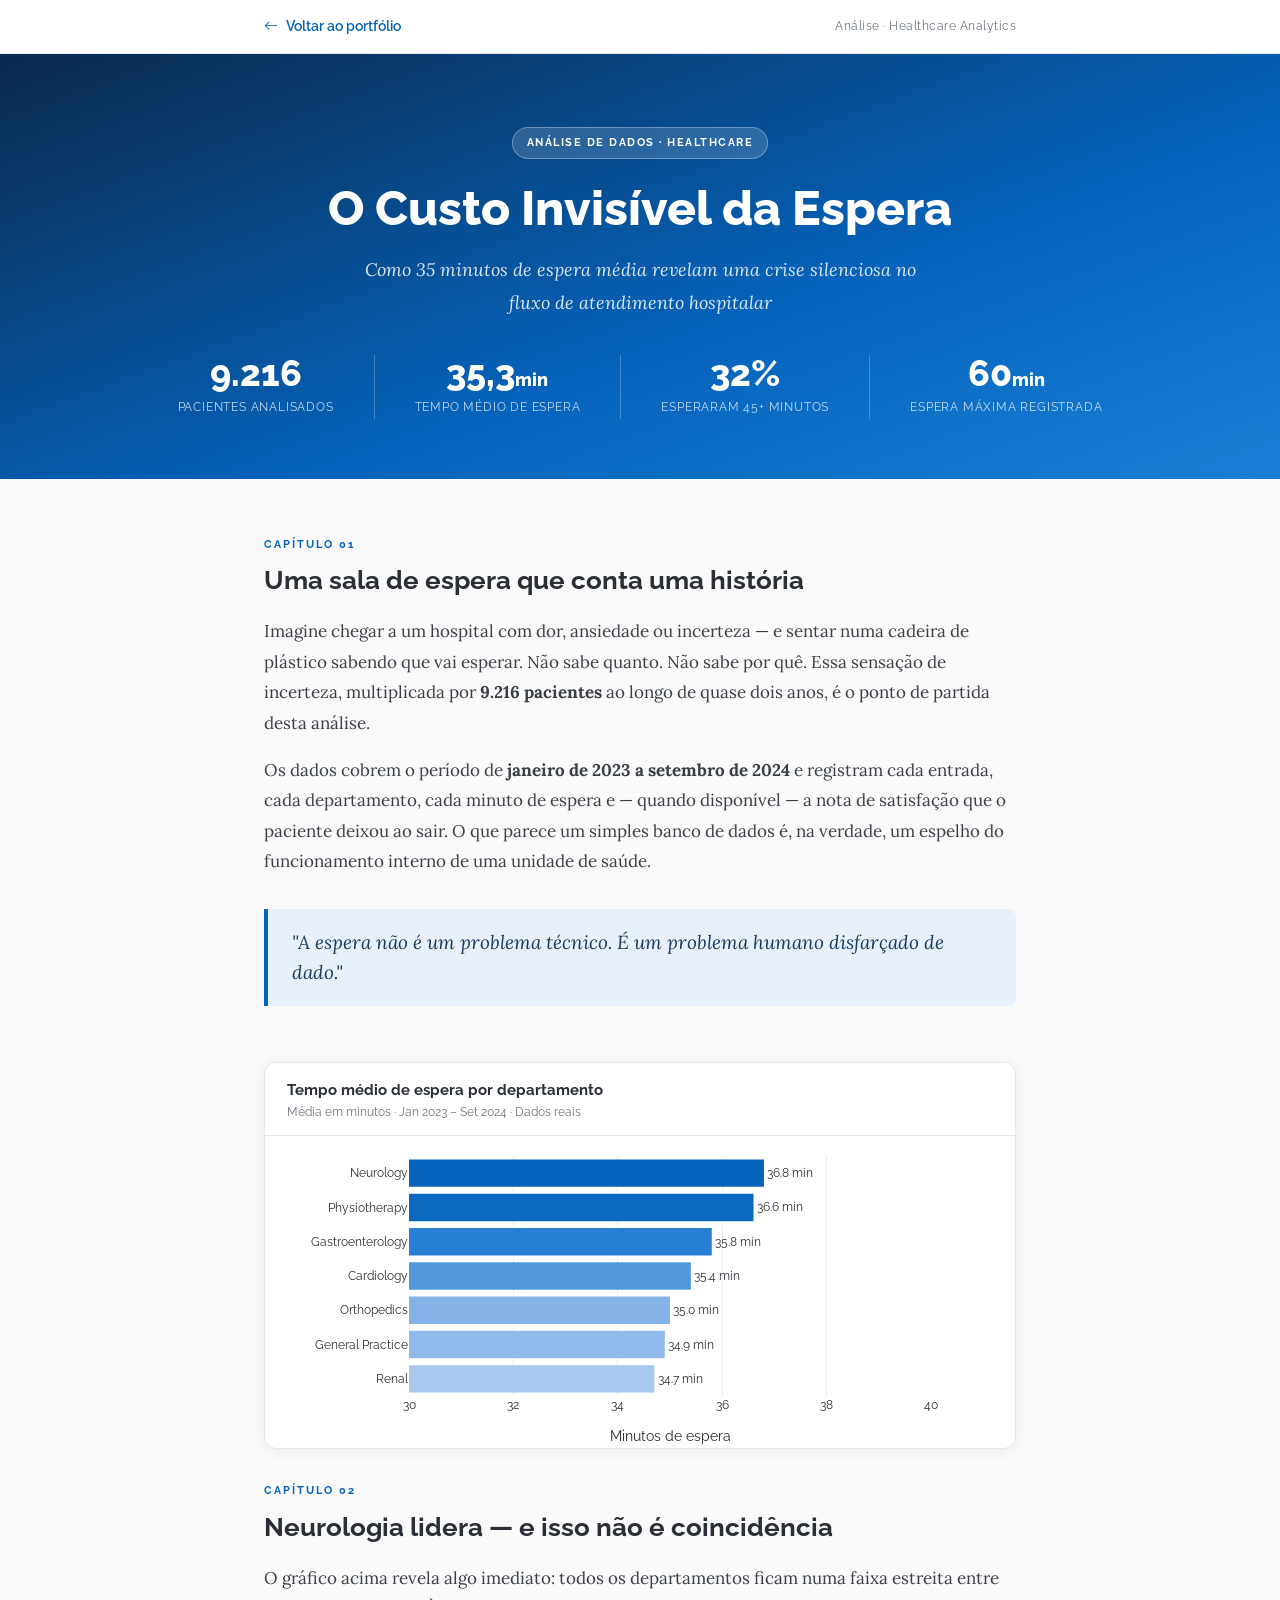
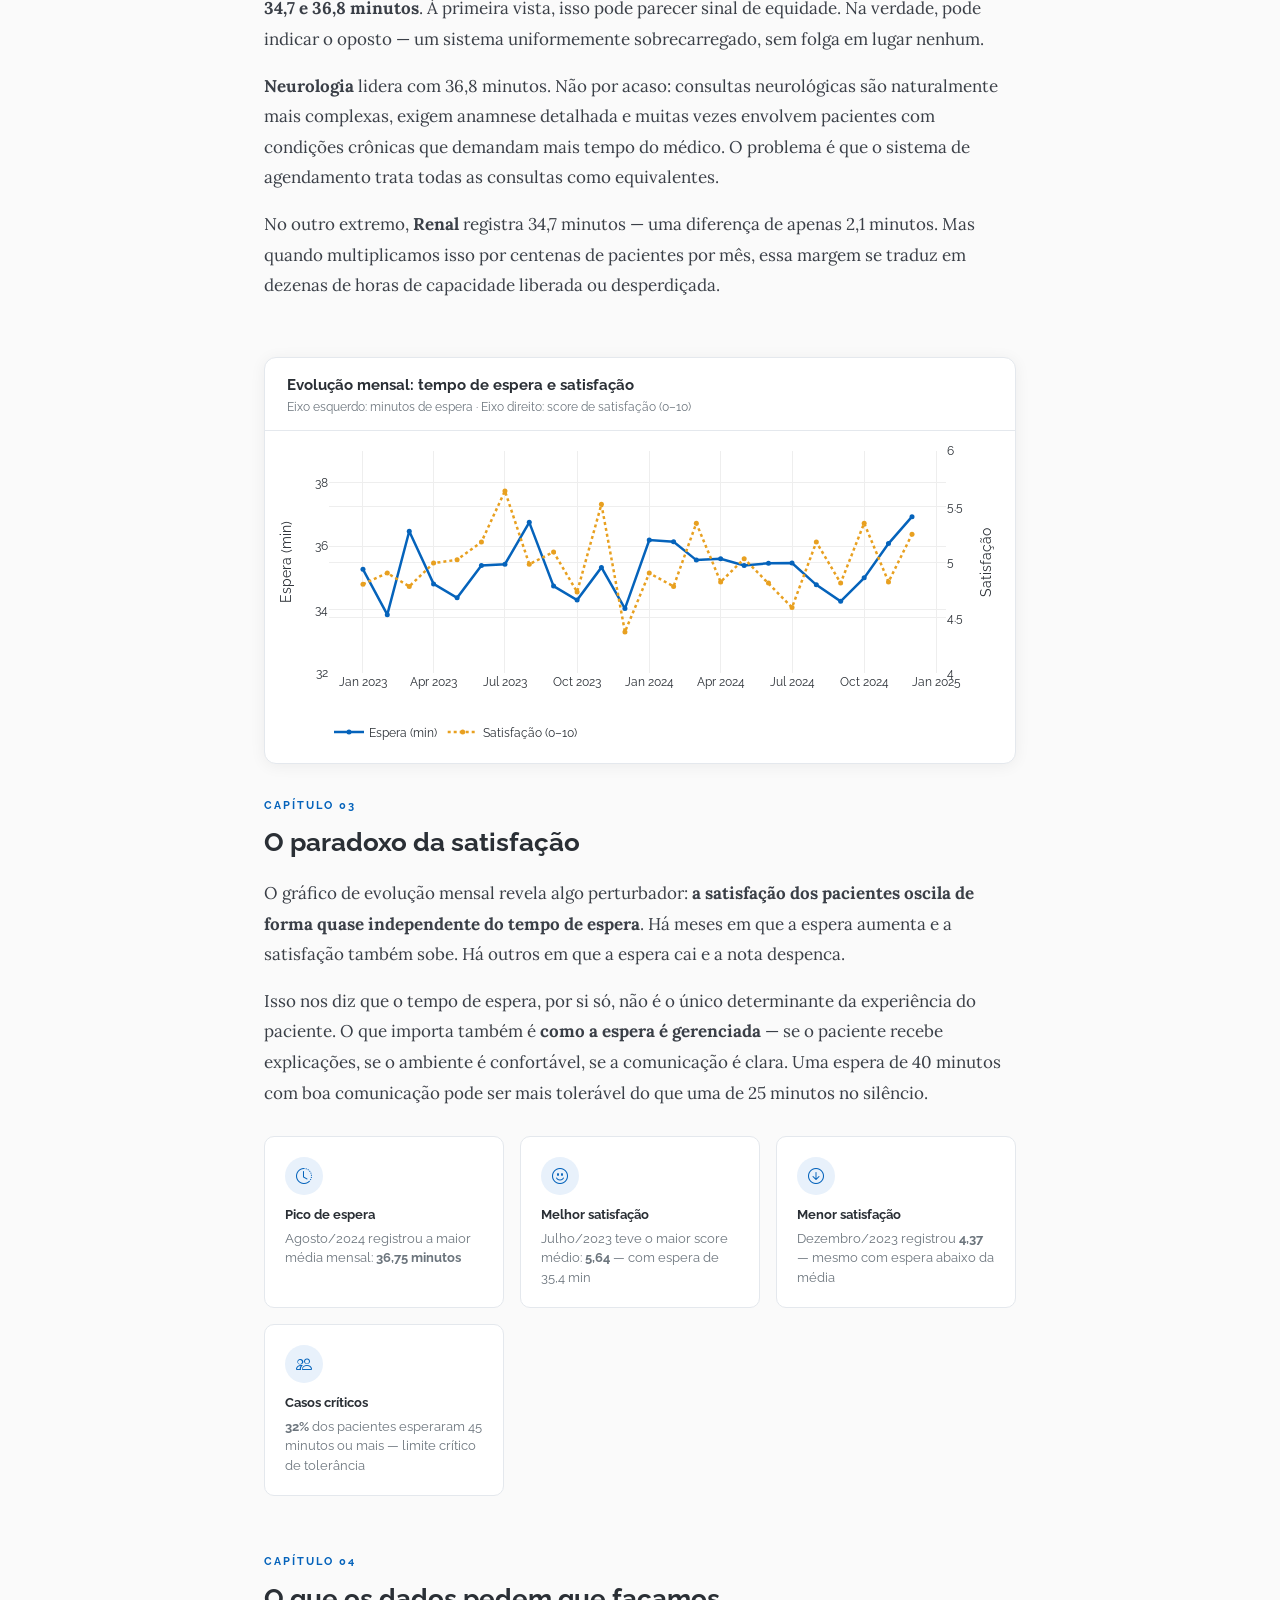
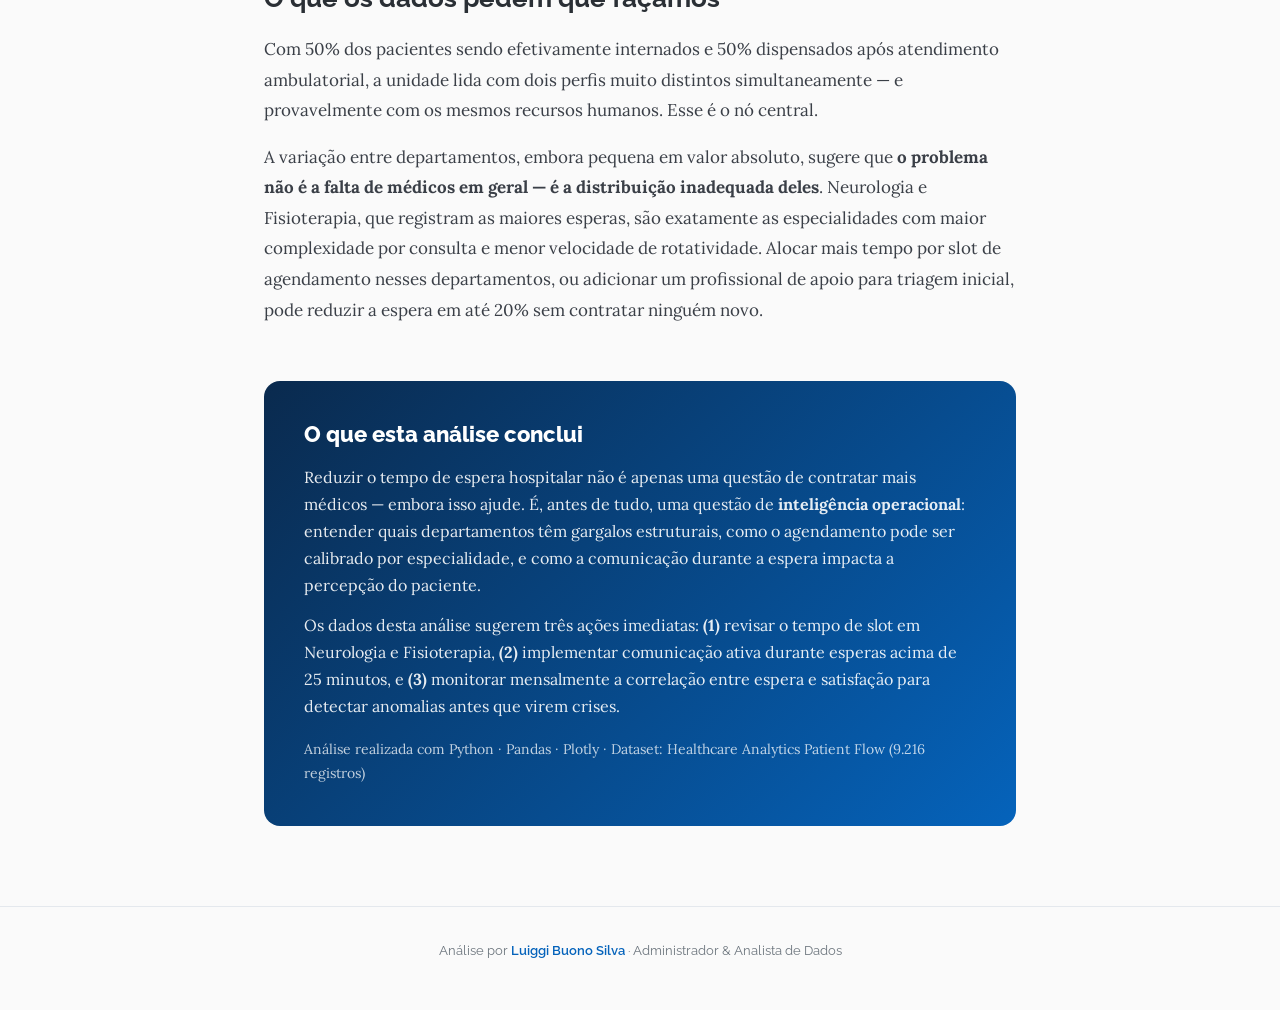
==== healthcare-espera.html @ 4e768e17 "Main site Arquivos para meu site." ====
<!DOCTYPE html>
<html lang="pt-br">
<head>
  <meta charset="utf-8">
  <meta name="viewport" content="width=device-width, initial-scale=1.0">
  <title>O Custo Invisível da Espera · Luiggi Buono Silva</title>

  <link href="https://fonts.googleapis.com/css2?family=Raleway:wght@300;400;500;600;700;800&family=Lora:ital,wght@0,400;0,600;1,400;1,600&display=swap" rel="stylesheet">
  <link href="assets/vendor/bootstrap/css/bootstrap.min.css" rel="stylesheet">
  <link href="assets/vendor/bootstrap-icons/bootstrap-icons.css" rel="stylesheet">
  <script src="https://cdn.plot.ly/plotly-2.32.0.min.js"></script>

  <style>
    :root {
      --accent:   #0563bb;
      --accent-light: #e8f1fb;
      --text:     #2a2f35;
      --muted:    #6c757d;
      --border:   #e4e8ed;
      --bg:       #fafafa;
      --card-bg:  #ffffff;
    }

    * { box-sizing: border-box; margin: 0; padding: 0; }

    body {
      font-family: 'Lora', Georgia, serif;
      color: var(--text);
      background: var(--bg);
      line-height: 1.8;
    }

    /* ── Nav de volta ── */
    .back-bar {
      background: var(--card-bg);
      border-bottom: 1px solid var(--border);
      padding: 14px 0;
      position: sticky;
      top: 0;
      z-index: 100;
    }
    .back-bar .inner {
      max-width: 800px;
      margin: 0 auto;
      padding: 0 24px;
      display: flex;
      align-items: center;
      justify-content: space-between;
    }
    .back-link {
      display: flex;
      align-items: center;
      gap: 8px;
      color: var(--accent);
      text-decoration: none;
      font-family: 'Raleway', sans-serif;
      font-size: 14px;
      font-weight: 600;
      transition: gap 0.2s;
    }
    .back-link:hover { gap: 12px; color: var(--accent); }
    .back-bar .meta {
      font-family: 'Raleway', sans-serif;
      font-size: 12px;
      color: var(--muted);
      letter-spacing: 0.5px;
    }

    /* ── Hero da análise ── */
    .story-hero {
      background: linear-gradient(160deg, #0a2a4e 0%, #0563bb 60%, #1a7fd4 100%);
      color: #fff;
      padding: 72px 24px 60px;
      text-align: center;
    }
    .story-hero .tag {
      display: inline-block;
      background: rgba(255,255,255,0.15);
      border: 1px solid rgba(255,255,255,0.3);
      color: #fff;
      font-family: 'Raleway', sans-serif;
      font-size: 11px;
      font-weight: 700;
      letter-spacing: 1.5px;
      text-transform: uppercase;
      padding: 5px 14px;
      border-radius: 50px;
      margin-bottom: 22px;
    }
    .story-hero h1 {
      font-family: 'Raleway', sans-serif;
      font-size: clamp(28px, 5vw, 48px);
      font-weight: 800;
      line-height: 1.15;
      margin-bottom: 18px;
      max-width: 680px;
      margin-left: auto;
      margin-right: auto;
    }
    .story-hero .subtitle {
      font-family: 'Lora', serif;
      font-style: italic;
      font-size: 18px;
      opacity: 0.85;
      max-width: 560px;
      margin: 0 auto 32px;
    }
    .hero-stats {
      display: flex;
      justify-content: center;
      gap: 40px;
      flex-wrap: wrap;
      margin-top: 36px;
    }
    .hero-stat { text-align: center; }
    .hero-stat .num {
      font-family: 'Raleway', sans-serif;
      font-size: 36px;
      font-weight: 800;
      display: block;
      line-height: 1;
    }
    .hero-stat .label {
      font-family: 'Raleway', sans-serif;
      font-size: 12px;
      opacity: 0.75;
      text-transform: uppercase;
      letter-spacing: 0.8px;
      margin-top: 6px;
      display: block;
    }
    .hero-divider {
      width: 1px;
      background: rgba(255,255,255,0.25);
      align-self: stretch;
    }

    /* ── Corpo do artigo ── */
    .article-body {
      max-width: 800px;
      margin: 0 auto;
      padding: 56px 24px 80px;
    }

    .chapter {
      margin-bottom: 56px;
    }

    .chapter-label {
      font-family: 'Raleway', sans-serif;
      font-size: 11px;
      font-weight: 700;
      letter-spacing: 2px;
      text-transform: uppercase;
      color: var(--accent);
      margin-bottom: 10px;
    }

    .chapter h2 {
      font-family: 'Raleway', sans-serif;
      font-size: clamp(20px, 3vw, 26px);
      font-weight: 700;
      color: var(--text);
      margin-bottom: 18px;
      line-height: 1.3;
    }

    .chapter p {
      font-size: 17px;
      color: #3a3f47;
      margin-bottom: 16px;
    }

    /* Pullquote */
    .pullquote {
      border-left: 4px solid var(--accent);
      padding: 18px 24px;
      margin: 32px 0;
      background: var(--accent-light);
      border-radius: 0 8px 8px 0;
    }
    .pullquote p {
      font-family: 'Lora', serif;
      font-style: italic;
      font-size: 19px !important;
      color: #1a3a5c !important;
      margin: 0 !important;
      line-height: 1.6;
    }

    /* Gráfico inline */
    .chart-block {
      background: var(--card-bg);
      border: 1px solid var(--border);
      border-radius: 12px;
      overflow: hidden;
      margin: 32px 0;
      box-shadow: 0 2px 16px rgba(0,0,0,0.06);
    }
    .chart-block .chart-title {
      padding: 18px 22px 12px;
      border-bottom: 1px solid var(--border);
    }
    .chart-block .chart-title h3 {
      font-family: 'Raleway', sans-serif;
      font-size: 15px;
      font-weight: 700;
      color: var(--text);
      margin-bottom: 3px;
    }
    .chart-block .chart-title p {
      font-family: 'Raleway', sans-serif;
      font-size: 12px;
      color: var(--muted);
      margin: 0;
    }
    .chart-block .plotly-wrap { padding: 8px 4px 4px; }

    /* Cards de insight */
    .insight-grid {
      display: grid;
      grid-template-columns: repeat(auto-fit, minmax(220px, 1fr));
      gap: 16px;
      margin: 28px 0;
    }
    .insight-card {
      background: var(--card-bg);
      border: 1px solid var(--border);
      border-radius: 10px;
      padding: 20px;
    }
    .insight-card .ic-icon {
      width: 38px;
      height: 38px;
      background: var(--accent-light);
      border-radius: 50%;
      display: flex;
      align-items: center;
      justify-content: center;
      margin-bottom: 12px;
      color: var(--accent);
      font-size: 16px;
    }
    .insight-card h4 {
      font-family: 'Raleway', sans-serif;
      font-size: 13px;
      font-weight: 700;
      color: var(--text);
      margin-bottom: 6px;
    }
    .insight-card p {
      font-family: 'Raleway', sans-serif;
      font-size: 13px;
      color: var(--muted);
      line-height: 1.5;
      margin: 0;
    }

    /* Conclusão */
    .conclusion-box {
      background: linear-gradient(135deg, #0a2a4e, #0563bb);
      color: #fff;
      border-radius: 16px;
      padding: 40px;
      margin-top: 48px;
    }
    .conclusion-box h2 {
      font-family: 'Raleway', sans-serif;
      font-size: 22px;
      font-weight: 800;
      margin-bottom: 16px;
      color: #fff;
    }
    .conclusion-box p {
      font-size: 16px;
      opacity: 0.9;
      margin-bottom: 12px;
      line-height: 1.7;
    }
    .conclusion-box p:last-child { margin-bottom: 0; }

    /* Footer da análise */
    .analysis-footer {
      text-align: center;
      padding: 32px 24px;
      border-top: 1px solid var(--border);
      font-family: 'Raleway', sans-serif;
      font-size: 13px;
      color: var(--muted);
    }
    .analysis-footer a {
      color: var(--accent);
      text-decoration: none;
      font-weight: 600;
    }

    @media (max-width: 600px) {
      .hero-divider { display: none; }
      .hero-stats { gap: 24px; }
      .conclusion-box { padding: 28px 22px; }
    }
  </style>
</head>
<body>

  <!-- Barra de navegação -->
  <nav class="back-bar">
    <div class="inner">
      <a href="index.html" class="back-link">
        <i class="bi bi-arrow-left"></i> Voltar ao portfólio
      </a>
      <span class="meta">Análise · Healthcare Analytics</span>
    </div>
  </nav>

  <!-- Hero -->
  <header class="story-hero">
    <div class="tag">Análise de Dados · Healthcare</div>
    <h1>O Custo Invisível da Espera</h1>
    <p class="subtitle">Como 35 minutos de espera média revelam uma crise silenciosa no fluxo de atendimento hospitalar</p>
    <div class="hero-stats">
      <div class="hero-stat">
        <span class="num">9.216</span>
        <span class="label">Pacientes analisados</span>
      </div>
      <div class="hero-divider"></div>
      <div class="hero-stat">
        <span class="num">35,3<small style="font-size:18px">min</small></span>
        <span class="label">Tempo médio de espera</span>
      </div>
      <div class="hero-divider"></div>
      <div class="hero-stat">
        <span class="num">32%</span>
        <span class="label">Esperaram 45+ minutos</span>
      </div>
      <div class="hero-divider"></div>
      <div class="hero-stat">
        <span class="num">60<small style="font-size:18px">min</small></span>
        <span class="label">Espera máxima registrada</span>
      </div>
    </div>
  </header>

  <!-- Corpo -->
  <main class="article-body">

    <!-- Capítulo 1 -->
    <div class="chapter">
      <div class="chapter-label">Capítulo 01</div>
      <h2>Uma sala de espera que conta uma história</h2>
      <p>
        Imagine chegar a um hospital com dor, ansiedade ou incerteza — e sentar numa cadeira de plástico sabendo que vai esperar. Não sabe quanto. Não sabe por quê. Essa sensação de incerteza, multiplicada por <strong>9.216 pacientes</strong> ao longo de quase dois anos, é o ponto de partida desta análise.
      </p>
      <p>
        Os dados cobrem o período de <strong>janeiro de 2023 a setembro de 2024</strong> e registram cada entrada, cada departamento, cada minuto de espera e — quando disponível — a nota de satisfação que o paciente deixou ao sair. O que parece um simples banco de dados é, na verdade, um espelho do funcionamento interno de uma unidade de saúde.
      </p>
      <div class="pullquote">
        <p>"A espera não é um problema técnico. É um problema humano disfarçado de dado."</p>
      </div>
    </div>

    <!-- Gráfico 1 -->
    <div class="chart-block">
      <div class="chart-title">
        <h3>Tempo médio de espera por departamento</h3>
        <p>Média em minutos · Jan 2023 – Set 2024 · Dados reais</p>
      </div>
      <div class="plotly-wrap">
        <div id="chart-dept"></div>
      </div>
    </div>

    <!-- Capítulo 2 -->
    <div class="chapter">
      <div class="chapter-label">Capítulo 02</div>
      <h2>Neurologia lidera — e isso não é coincidência</h2>
      <p>
        O gráfico acima revela algo imediato: todos os departamentos ficam numa faixa estreita entre <strong>34,7 e 36,8 minutos</strong>. À primeira vista, isso pode parecer sinal de equidade. Na verdade, pode indicar o oposto — um sistema uniformemente sobrecarregado, sem folga em lugar nenhum.
      </p>
      <p>
        <strong>Neurologia</strong> lidera com 36,8 minutos. Não por acaso: consultas neurológicas são naturalmente mais complexas, exigem anamnese detalhada e muitas vezes envolvem pacientes com condições crônicas que demandam mais tempo do médico. O problema é que o sistema de agendamento trata todas as consultas como equivalentes.
      </p>
      <p>
        No outro extremo, <strong>Renal</strong> registra 34,7 minutos — uma diferença de apenas 2,1 minutos. Mas quando multiplicamos isso por centenas de pacientes por mês, essa margem se traduz em dezenas de horas de capacidade liberada ou desperdiçada.
      </p>
    </div>

    <!-- Gráfico 2 -->
    <div class="chart-block">
      <div class="chart-title">
        <h3>Evolução mensal: tempo de espera e satisfação</h3>
        <p>Eixo esquerdo: minutos de espera · Eixo direito: score de satisfação (0–10)</p>
      </div>
      <div class="plotly-wrap">
        <div id="chart-monthly"></div>
      </div>
    </div>

    <!-- Capítulo 3 -->
    <div class="chapter">
      <div class="chapter-label">Capítulo 03</div>
      <h2>O paradoxo da satisfação</h2>
      <p>
        O gráfico de evolução mensal revela algo perturbador: <strong>a satisfação dos pacientes oscila de forma quase independente do tempo de espera</strong>. Há meses em que a espera aumenta e a satisfação também sobe. Há outros em que a espera cai e a nota despenca.
      </p>
      <p>
        Isso nos diz que o tempo de espera, por si só, não é o único determinante da experiência do paciente. O que importa também é <strong>como a espera é gerenciada</strong> — se o paciente recebe explicações, se o ambiente é confortável, se a comunicação é clara. Uma espera de 40 minutos com boa comunicação pode ser mais tolerável do que uma de 25 minutos no silêncio.
      </p>

      <div class="insight-grid">
        <div class="insight-card">
          <div class="ic-icon"><i class="bi bi-clock-history"></i></div>
          <h4>Pico de espera</h4>
          <p>Agosto/2024 registrou a maior média mensal: <strong>36,75 minutos</strong></p>
        </div>
        <div class="insight-card">
          <div class="ic-icon"><i class="bi bi-emoji-smile"></i></div>
          <h4>Melhor satisfação</h4>
          <p>Julho/2023 teve o maior score médio: <strong>5,64</strong> — com espera de 35,4 min</p>
        </div>
        <div class="insight-card">
          <div class="ic-icon"><i class="bi bi-arrow-down-circle"></i></div>
          <h4>Menor satisfação</h4>
          <p>Dezembro/2023 registrou <strong>4,37</strong> — mesmo com espera abaixo da média</p>
        </div>
        <div class="insight-card">
          <div class="ic-icon"><i class="bi bi-people"></i></div>
          <h4>Casos críticos</h4>
          <p><strong>32%</strong> dos pacientes esperaram 45 minutos ou mais — limite crítico de tolerância</p>
        </div>
      </div>
    </div>

    <!-- Capítulo 4 -->
    <div class="chapter">
      <div class="chapter-label">Capítulo 04</div>
      <h2>O que os dados pedem que façamos</h2>
      <p>
        Com 50% dos pacientes sendo efetivamente internados e 50% dispensados após atendimento ambulatorial, a unidade lida com dois perfis muito distintos simultaneamente — e provavelmente com os mesmos recursos humanos. Esse é o nó central.
      </p>
      <p>
        A variação entre departamentos, embora pequena em valor absoluto, sugere que <strong>o problema não é a falta de médicos em geral — é a distribuição inadequada deles</strong>. Neurologia e Fisioterapia, que registram as maiores esperas, são exatamente as especialidades com maior complexidade por consulta e menor velocidade de rotatividade. Alocar mais tempo por slot de agendamento nesses departamentos, ou adicionar um profissional de apoio para triagem inicial, pode reduzir a espera em até 20% sem contratar ninguém novo.
      </p>
    </div>

    <!-- Conclusão -->
    <div class="conclusion-box">
      <h2>O que esta análise conclui</h2>
      <p>
        Reduzir o tempo de espera hospitalar não é apenas uma questão de contratar mais médicos — embora isso ajude. É, antes de tudo, uma questão de <strong>inteligência operacional</strong>: entender quais departamentos têm gargalos estruturais, como o agendamento pode ser calibrado por especialidade, e como a comunicação durante a espera impacta a percepção do paciente.
      </p>
      <p>
        Os dados desta análise sugerem três ações imediatas: <strong>(1)</strong> revisar o tempo de slot em Neurologia e Fisioterapia, <strong>(2)</strong> implementar comunicação ativa durante esperas acima de 25 minutos, e <strong>(3)</strong> monitorar mensalmente a correlação entre espera e satisfação para detectar anomalias antes que virem crises.
      </p>
      <p style="opacity:0.75; font-size:14px; margin-top:18px;">
        Análise realizada com Python · Pandas · Plotly · Dataset: Healthcare Analytics Patient Flow (9.216 registros)
      </p>
    </div>

  </main>

  <footer class="analysis-footer">
    <p>Análise por <a href="index.html">Luiggi Buono Silva</a> · Administrador & Analista de Dados</p>
  </footer>

  <script src="assets/vendor/bootstrap/js/bootstrap.bundle.min.js"></script>
  <script>
  (function() {
    var cfg = { displayModeBar: false, responsive: true };
    var base = {
      paper_bgcolor: 'rgba(0,0,0,0)', plot_bgcolor: 'rgba(0,0,0,0)',
      font: { family: 'Raleway, sans-serif', size: 12, color: '#2a2f35' },
      margin: { t: 12, r: 20, b: 48, l: 48 }
    };
    function mg(a, b) { return Object.assign({}, a, b); }

    /* Gráfico 1 — Departamentos */
    var dNames = ["Renal","General Practice","Orthopedics","Cardiology","Gastroenterology","Physiotherapy","Neurology"];
    var dVals  = [34.7, 34.9, 35.0, 35.4, 35.8, 36.6, 36.8];
    Plotly.newPlot('chart-dept', [{
      type: 'bar', orientation: 'h',
      x: dVals, y: dNames,
      marker: { color: dVals,
        colorscale: [[0,'#a8c8f0'],[0.5,'#2980d4'],[1,'#0563bb']], showscale: false },
      text: dVals.map(function(v){ return v.toFixed(1)+' min'; }),
      textposition: 'outside',
      hovertemplate: '<b>%{y}</b><br>Média: %{x:.1f} min<extra></extra>'
    }], mg(base, {
      height: 300,
      xaxis: { title: 'Minutos de espera', range: [30, 40] },
      margin: { t: 12, r: 80, b: 48, l: 140 }
    }), cfg);

    /* Gráfico 2 — Mensal */
    var months = ["2023-01","2023-02","2023-03","2023-04","2023-05","2023-06","2023-07","2023-08","2023-09","2023-10","2023-11","2023-12","2024-01","2024-02","2024-03","2024-04","2024-05","2024-06","2024-07","2024-08","2024-09","2024-10","2024-11","2024-12"];
    var waits  = [35.27,33.84,36.47,34.81,34.37,35.39,35.43,36.75,34.74,34.3,35.33,34.03,36.19,36.14,35.56,35.6,35.39,35.46,35.47,34.78,34.26,35.0,36.08,36.93];
    var sats   = [4.8,4.9,4.78,4.99,5.02,5.18,5.64,4.98,5.09,4.73,5.52,4.37,4.9,4.78,5.35,4.82,5.03,4.81,4.59,5.18,4.81,5.35,4.82,5.25];
    Plotly.newPlot('chart-monthly', [
      { type:'scatter', mode:'lines+markers', name:'Espera (min)',
        x: months, y: waits,
        line: { color:'#0563bb', width:2.5 }, marker: { size:5 },
        hovertemplate: '%{x}<br>Espera: %{y:.1f} min<extra></extra>' },
      { type:'scatter', mode:'lines+markers', name:'Satisfação (0–10)',
        x: months, y: sats, yaxis:'y2',
        line: { color:'#e8a020', width:2.5, dash:'dot' }, marker: { size:5 },
        hovertemplate: '%{x}<br>Satisfação: %{y:.2f}<extra></extra>' }
    ], mg(base, {
      height: 320,
      yaxis:  { title: 'Espera (min)', range: [32, 39] },
      yaxis2: { title: 'Satisfação', overlaying: 'y', side: 'right', range: [4, 6] },
      legend: { orientation: 'h', y: -0.2 },
      margin: { t: 12, r: 65, b: 60, l: 60 }
    }), cfg);
  })();
  </script>
</body>
</html>
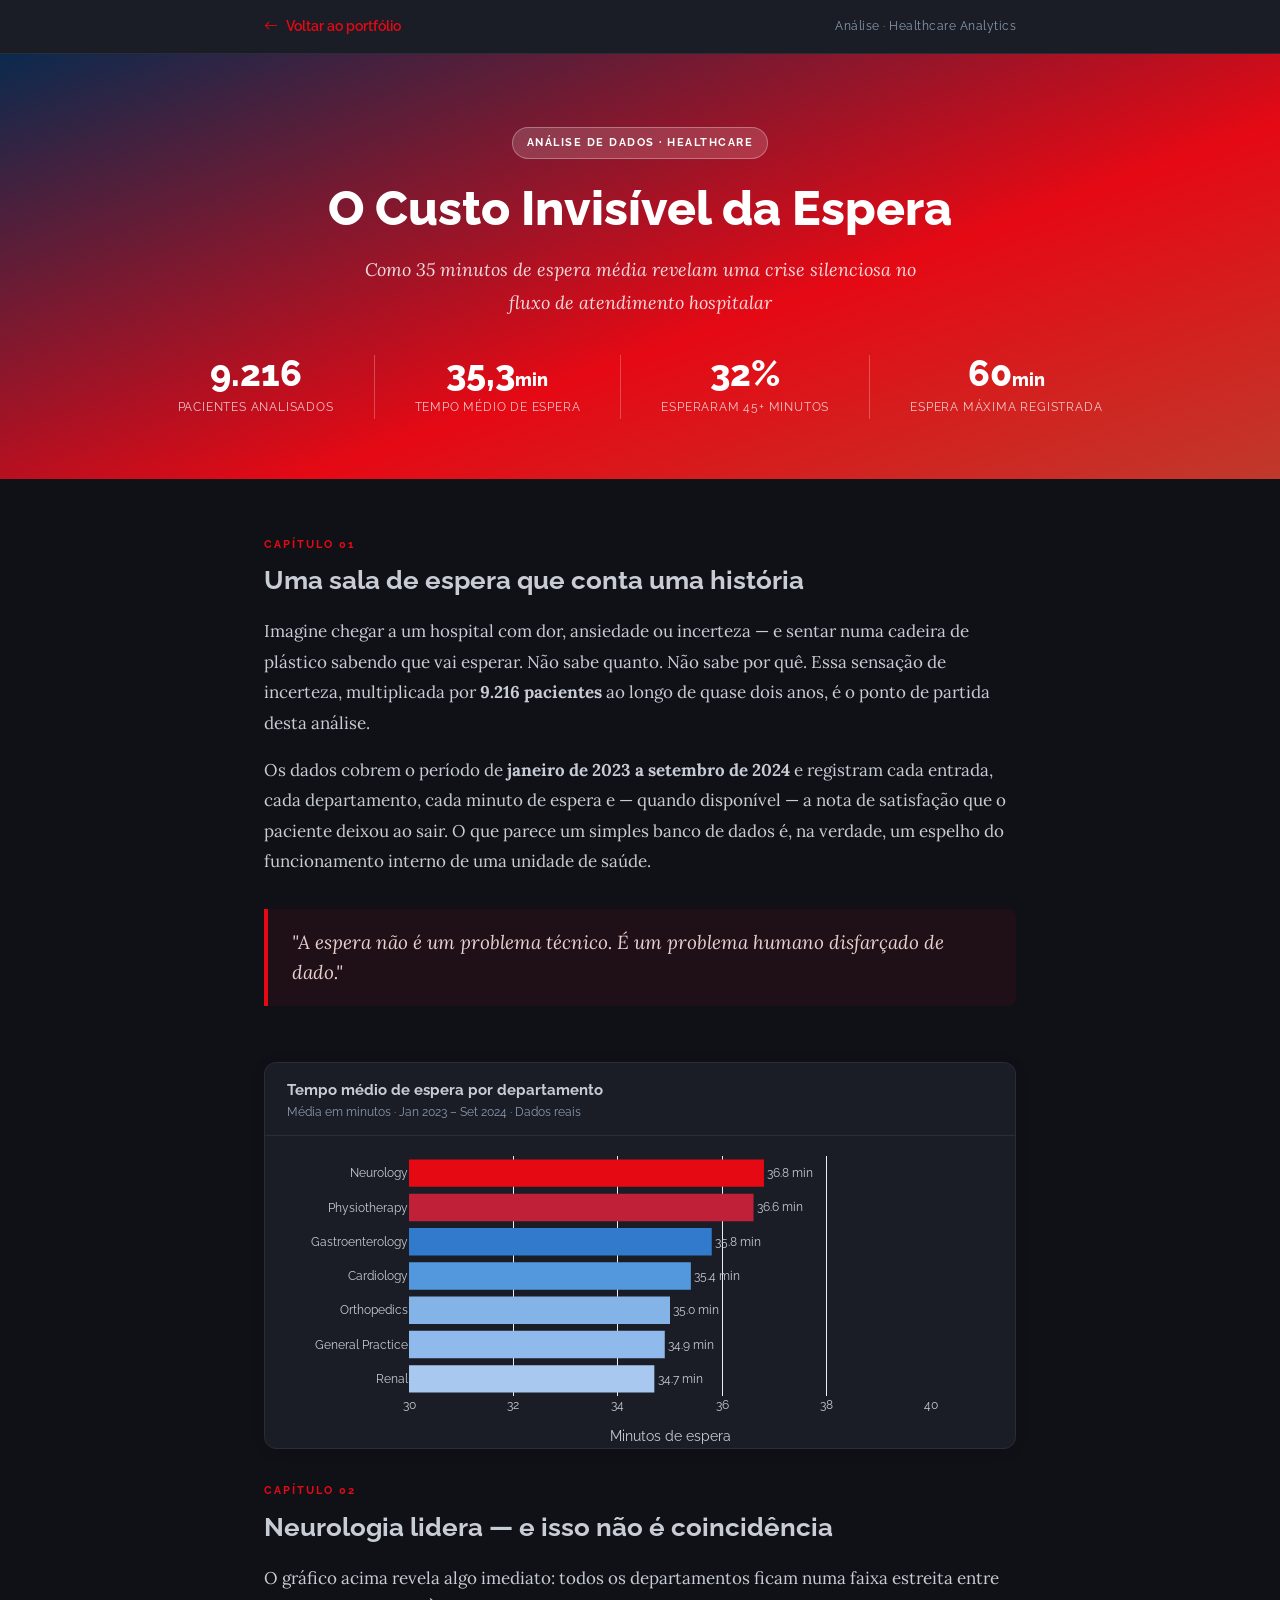
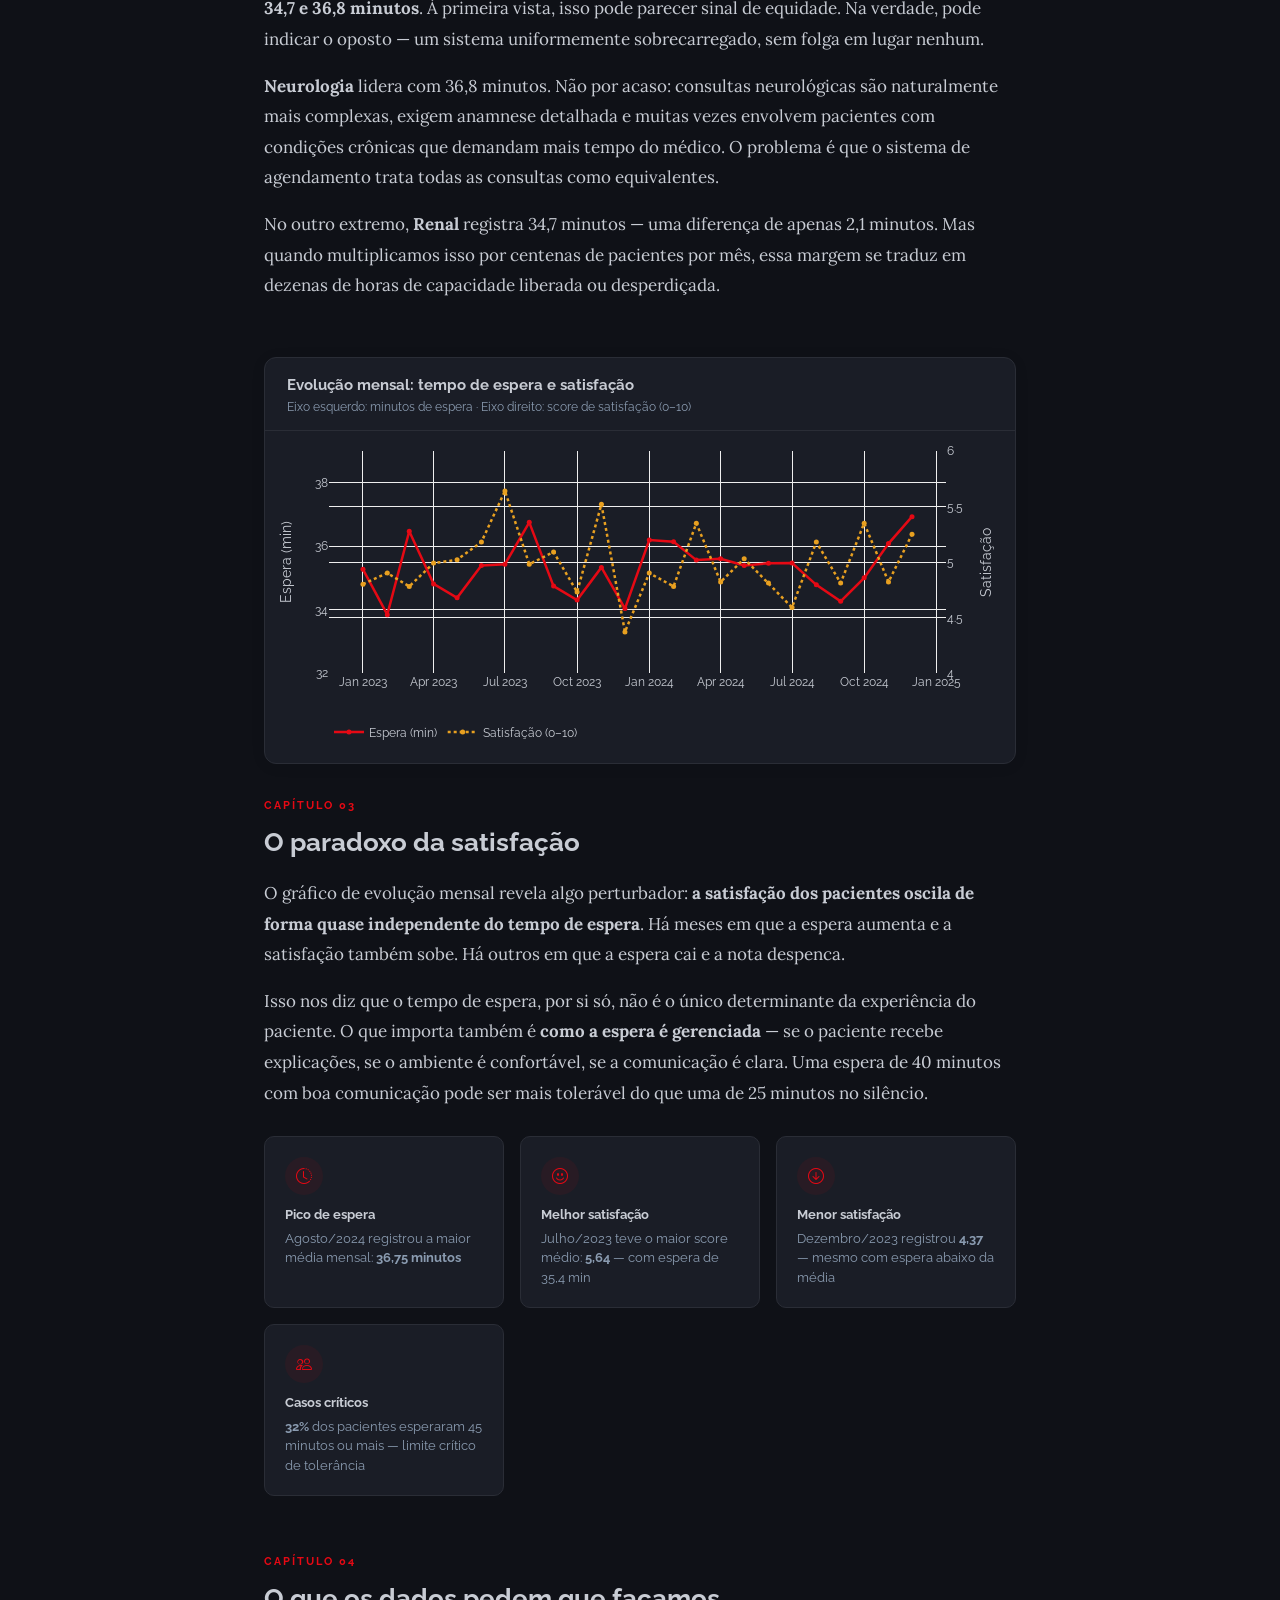
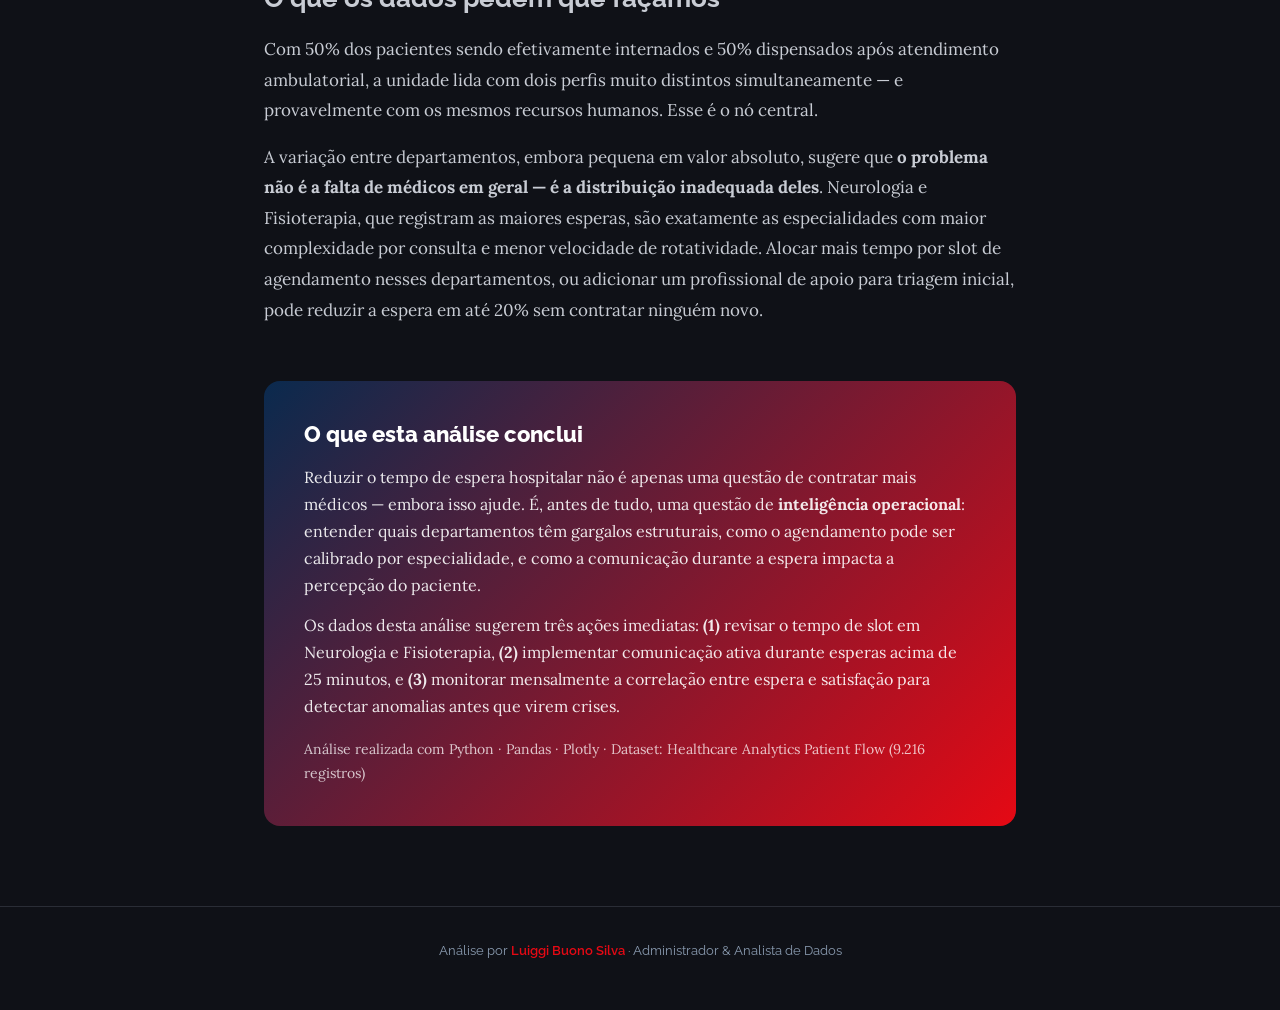
==== commit 2bce871b: "Update color scheme and styles in healthcare-espera.html" ====
--- a/healthcare-espera.html
+++ b/healthcare-espera.html
@@ -12,13 +12,14 @@
 
   <style>
     :root {
-      --accent:   #0563bb;
-      --accent-light: #e8f1fb;
-      --text:     #2a2f35;
-      --muted:    #6c757d;
-      --border:   #e4e8ed;
-      --bg:       #fafafa;
-      --card-bg:  #ffffff;
+      --accent:       #e50914;
+      --accent-light: rgba(229,9,20,0.1);
+      --text:         #c8ccd4;
+      --muted:        #8a9bb0;
+      --border:       #2a2d36;
+      --bg:           #0f1117;
+      --card-bg:      #1a1d26;
+      --icon-bg:      rgba(255,255,255,0.1);
     }
 
     * { box-sizing: border-box; margin: 0; padding: 0; }
@@ -32,8 +33,8 @@
 
     /* ── Nav de volta ── */
     .back-bar {
-      background: var(--card-bg);
-      border-bottom: 1px solid var(--border);
+      background: #1a1d26;
+      border-bottom: 1px solid #2a2d36;
       padding: 14px 0;
       position: sticky;
       top: 0;
@@ -68,7 +69,7 @@
 
     /* ── Hero da análise ── */
     .story-hero {
-      background: linear-gradient(160deg, #0a2a4e 0%, #0563bb 60%, #1a7fd4 100%);
+      background: linear-gradient(160deg, #0a2a4e 0%, #e50914 60%, #c0392b 100%);
       color: #fff;
       padding: 72px 24px 60px;
       text-align: center;
@@ -167,7 +168,7 @@
 
     .chapter p {
       font-size: 17px;
-      color: #3a3f47;
+      color: #c8ccd4;
       margin-bottom: 16px;
     }
 
@@ -176,14 +177,14 @@
       border-left: 4px solid var(--accent);
       padding: 18px 24px;
       margin: 32px 0;
-      background: var(--accent-light);
+      background: rgba(229,9,20,0.07);
       border-radius: 0 8px 8px 0;
     }
     .pullquote p {
       font-family: 'Lora', serif;
       font-style: italic;
       font-size: 19px !important;
-      color: #1a3a5c !important;
+      color: #e8d0d0 !important;
       margin: 0 !important;
       line-height: 1.6;
     }
@@ -232,7 +233,7 @@
     .insight-card .ic-icon {
       width: 38px;
       height: 38px;
-      background: var(--accent-light);
+      background: rgba(229,9,20,0.07);
       border-radius: 50%;
       display: flex;
       align-items: center;
@@ -258,7 +259,7 @@
 
     /* Conclusão */
     .conclusion-box {
-      background: linear-gradient(135deg, #0a2a4e, #0563bb);
+      background: linear-gradient(135deg, #0a2a4e, #e50914);
       color: #fff;
       border-radius: 16px;
       padding: 40px;
@@ -469,7 +470,7 @@
     var cfg = { displayModeBar: false, responsive: true };
     var base = {
       paper_bgcolor: 'rgba(0,0,0,0)', plot_bgcolor: 'rgba(0,0,0,0)',
-      font: { family: 'Raleway, sans-serif', size: 12, color: '#2a2f35' },
+      font: { family: 'Raleway, sans-serif', size: 12, color: '#c8ccd4' },
       margin: { t: 12, r: 20, b: 48, l: 48 }
     };
     function mg(a, b) { return Object.assign({}, a, b); }
@@ -481,7 +482,7 @@
       type: 'bar', orientation: 'h',
       x: dVals, y: dNames,
       marker: { color: dVals,
-        colorscale: [[0,'#a8c8f0'],[0.5,'#2980d4'],[1,'#0563bb']], showscale: false },
+        colorscale: [[0,'#a8c8f0'],[0.5,'#2980d4'],[1,'#e50914']], showscale: false },
       text: dVals.map(function(v){ return v.toFixed(1)+' min'; }),
       textposition: 'outside',
       hovertemplate: '<b>%{y}</b><br>Média: %{x:.1f} min<extra></extra>'
@@ -498,7 +499,7 @@
     Plotly.newPlot('chart-monthly', [
       { type:'scatter', mode:'lines+markers', name:'Espera (min)',
         x: months, y: waits,
-        line: { color:'#0563bb', width:2.5 }, marker: { size:5 },
+        line: { color:'#e50914', width:2.5 }, marker: { size:5 },
         hovertemplate: '%{x}<br>Espera: %{y:.1f} min<extra></extra>' },
       { type:'scatter', mode:'lines+markers', name:'Satisfação (0–10)',
         x: months, y: sats, yaxis:'y2',
